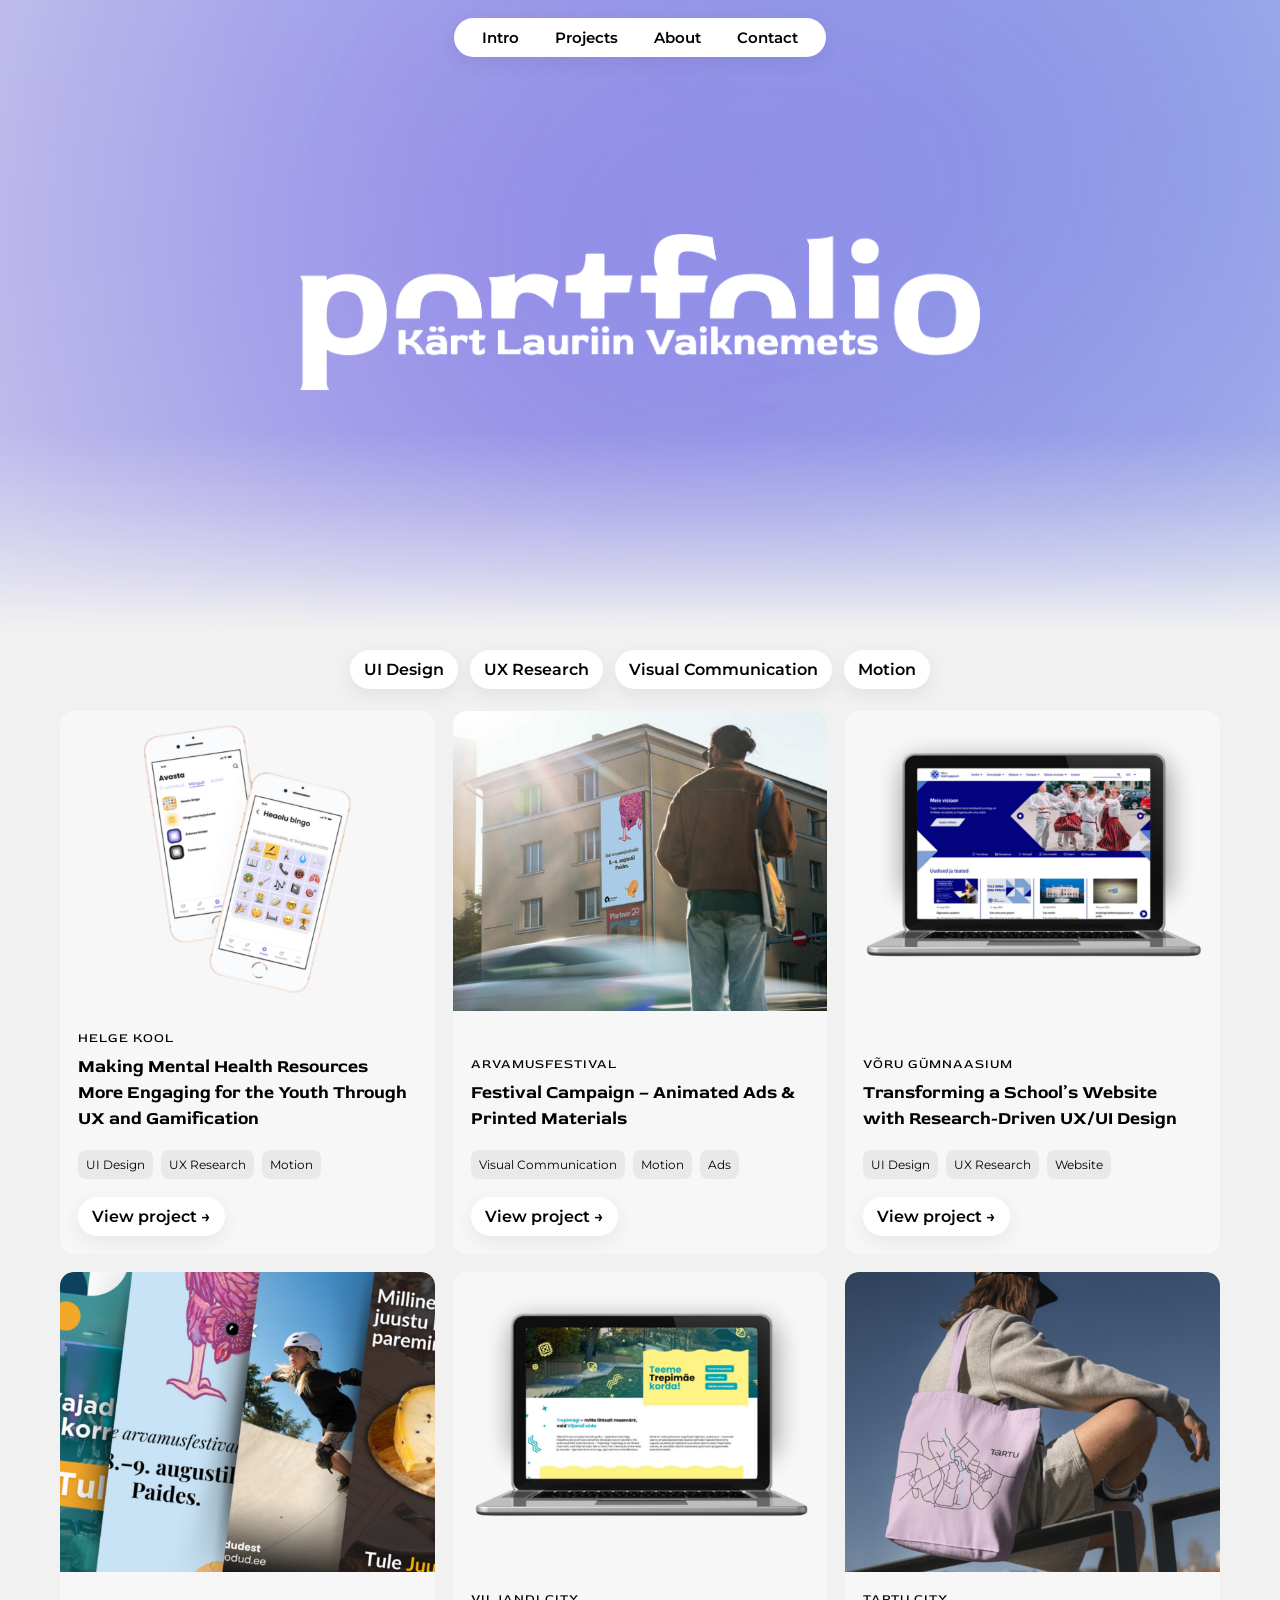
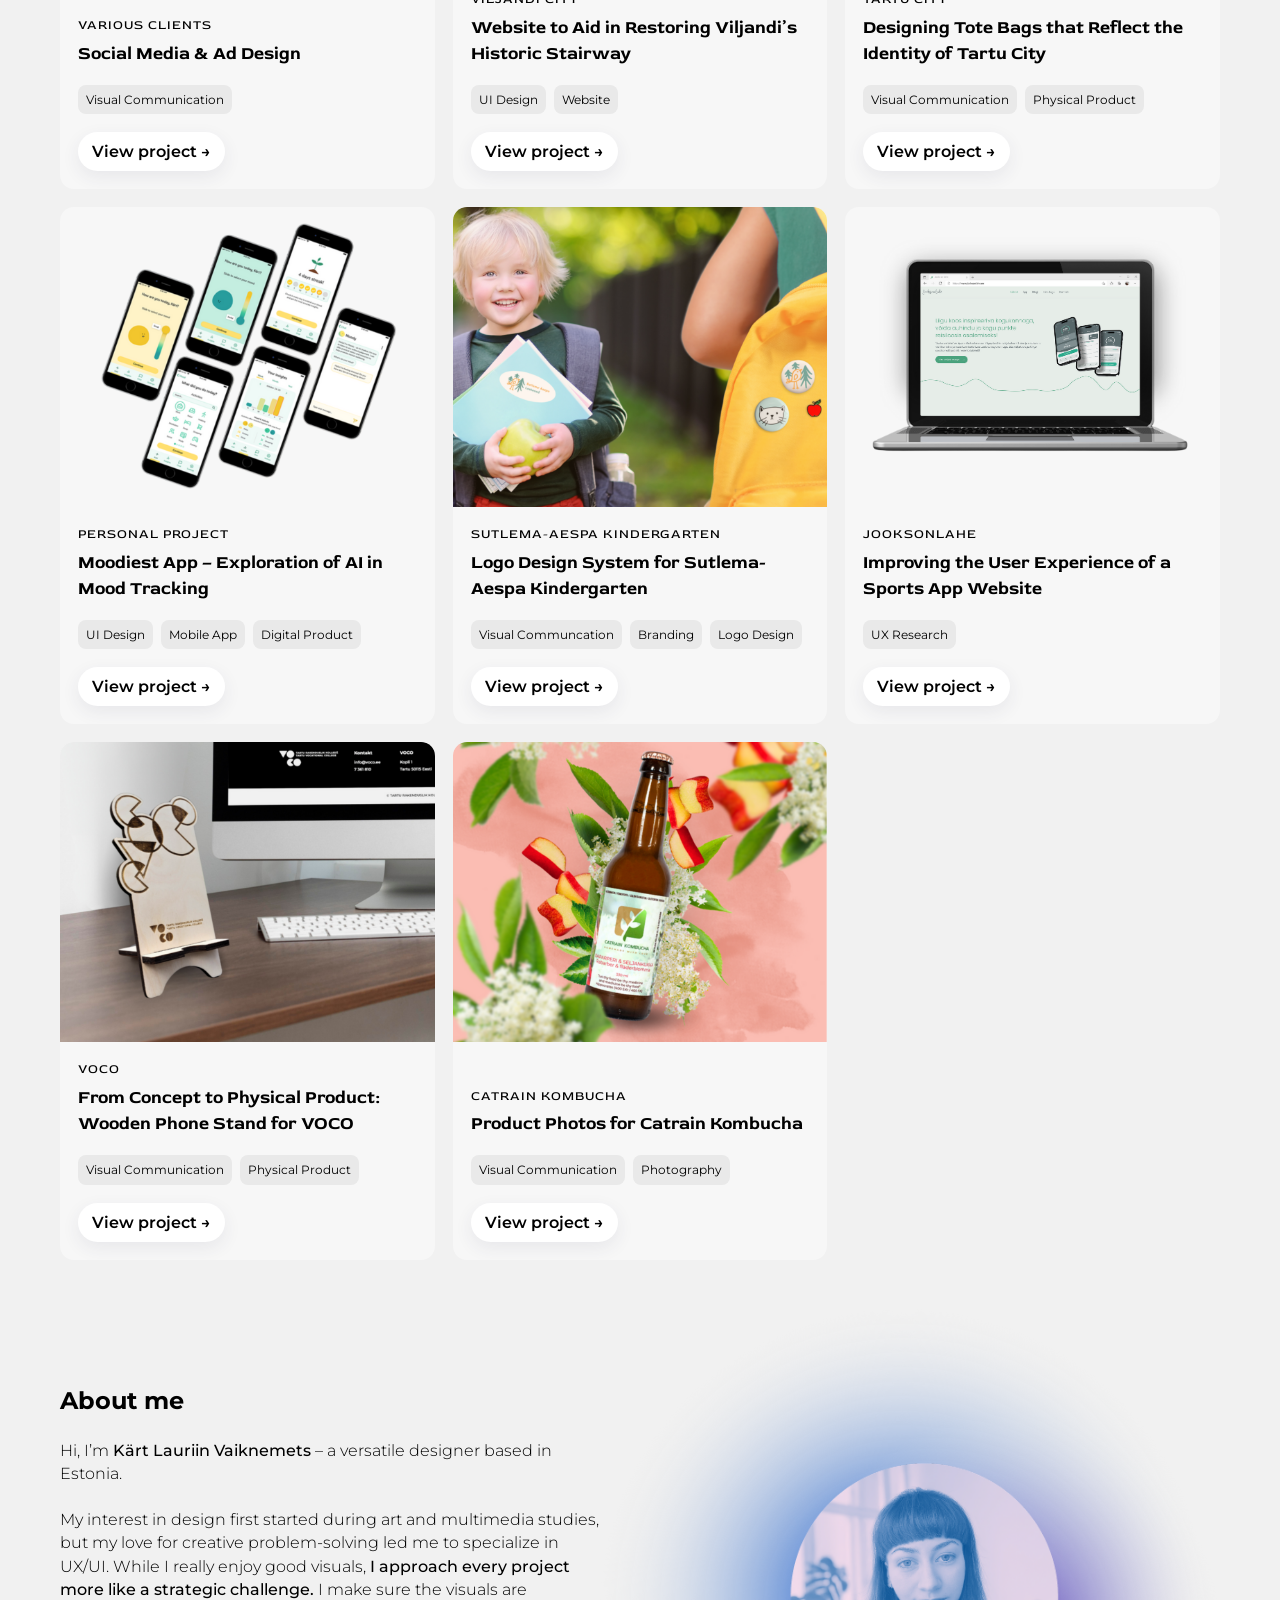
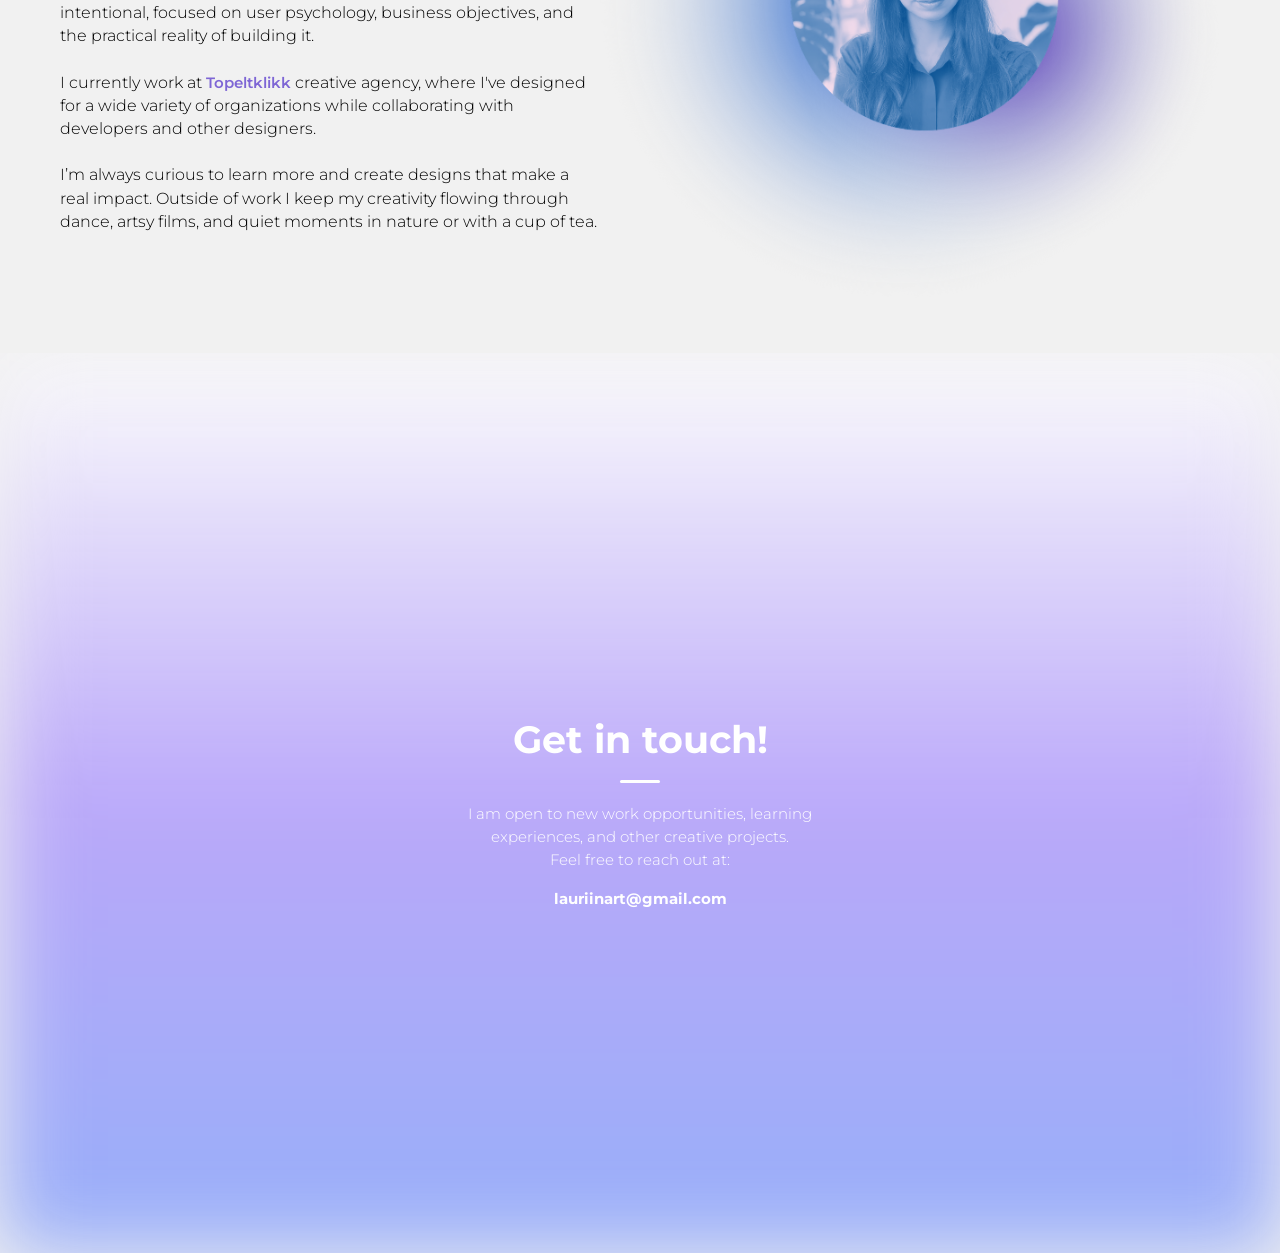
==== index.html @ 3a04c768 "First" ====
<!doctype html>
<html lang="en">

<head>
    <meta charset="utf-8" />
    <meta name="viewport" content="width=device-width,initial-scale=1" />
    <title>Designer Portfolio</title>
    <link rel="icon" type="image/x-icon" href="favicon.png">
    <link rel="stylesheet" href="styles.css" />
</head>

<body>

    <style>
        body {
            margin: 0;
            background: #F1F1F1;
        }

        .banner {
            position: relative;
            height: 70vh;
            display: flex;
            align-items: center;
            justify-content: center;
            overflow: hidden;
            background: #F1F1F1;
        }

        .banner-gradient {
            position: absolute;
            inset: -40%;
            pointer-events: none;
            background:
                radial-gradient(circle at var(--x1, 30%) var(--y1, 50%), rgba(126, 102, 213, 0.6) 0%, transparent 60%),
                radial-gradient(circle at var(--x2, 70%) var(--y2, 55%), rgba(75, 126, 211, 0.55) 0%, transparent 60%);
            filter: blur(90px) saturate(130%);
            transform: scale(1.5);
            mix-blend-mode: multiply;
            transition: background 0.15s linear;
        }
    </style>

    <script>
        const banner = document.getElementById('bannerGradient');
        function animate() {
            const t = Date.now() * 0.00025;
            const x1 = 30 + Math.sin(t) * 8;
            const y1 = 50 + Math.cos(t * 1.3) * 5;
            const x2 = 70 + Math.cos(t * 1.1) * 8;
            const y2 = 55 + Math.sin(t * 1.5) * 5;
            banner.style.setProperty('--x1', `${x1}%`);
            banner.style.setProperty('--y1', `${y1}%`);
            banner.style.setProperty('--x2', `${x2}%`);
            banner.style.setProperty('--y2', `${y2}%`);
            requestAnimationFrame(animate);
        }
        requestAnimationFrame(animate);
    </script>


    <!-- Floating centered sticky nav -->
    <nav class="top-nav" id="topNav" aria-label="Main navigation">
        <ul>
            <li><a href="#intro">Intro</a></li>
            <li><a href="#projects">Projects</a></li>
            <li><a href="#about">About</a></li>
            <li><a href="#contact">Contact</a></li>
        </ul>
    </nav>

    <!-- MAIN -->
    <main>
        <!-- Banner -->
        <header id="intro" class="banner">
            <div class="banner-gradient" id="bannerGradient"></div>
            <div class="banner-content">
                <div class="logo">
                    <img src="logo.png" alt="Logo" />
        </header>


        <!-- Filters -->
        <section class="filters-section" id="projects">
            <div class="filters-row" role="toolbar" aria-label="Project filters" id="filters">
                <!-- buttons injected by JS -->
            </div>

            <!-- Projects grid -->
            <div id="projectsGrid" class="projects-grid" aria-live="polite">
                <!-- cards injected by JS -->
            </div>
        </section>

        <!-- About -->
        <section id="about" class="about-section">
            <div class="about-inner">
                <div class="about-text">
                    <h2>About me</h2>
                    <p>Hi, I’m <b>Kärt Lauriin Vaiknemets</b> – a versatile designer based in Estonia.
                        <br><br>
                        My interest in design first started during art and multimedia studies, but my love for creative
                        problem-solving led me to specialize in UX/UI. While I really enjoy good visuals, <b>I approach
                            every project more like a strategic challenge.</b> I make sure the visuals are intentional,
                        focused on user psychology, business objectives, and the practical reality of building it.
                        <br><br>
                        I currently work at <a target="_blank" href=https://www.topeltklikk.ee />Topeltklikk</a>
                        creative
                        agency, where I've designed for a wide variety of
                        organizations while collaborating with developers and other designers.


                        <br><br>
                        I’m always curious to learn more and create designs that make a real impact. Outside of work I
                        keep my creativity flowing through dance, artsy films, and quiet moments in nature or with a cup
                        of tea.
                    </p>
                </div>
                <div class="about-image">
                    <img src="profile.png" alt="About image" />
                </div>
            </div>
        </section>

        <!-- Contact -->
        <!-- <section id="contact" class="contact-section">
            <div class="banner-gradient flipped" id="contactGradient"></div>
            <h2>Get in touch!</h2>
            <p>I am open to new work opportunities, learning experiences, and other creative projects.
                <br>Feel free to reach out at:
            </p>
            <p><a href="mailto:lauriinart@gmail.com">lauriinart@gmail.com</a></p>
        </section>
    </main> -->

        <section id="contact" class="contact-section">
            <div class="contact-gradient"></div>

            <div class="contact-content">
                <h2>Get in touch!</h2>
                <span class="underline"></span>

                <p>
                    I am open to new work opportunities, learning experiences,
                    and other creative projects. <br>Feel free to reach out at:
                </p>

                <p><a href="mailto:lauriinart@gmail.com">lauriinart@gmail.com</a></p>
            </div>
        </section>



        <script src="scripts.js" defer></script>
</body>

</html>
---- styles.css ----
@import url('https://fonts.googleapis.com/css2?family=Montserrat:wght@300;400;500&family=Red+Rose:wght@300;700&display=swap');

html {
    scroll-behavior: smooth;
    scroll-padding-top: 80px;
}

:root {
    --bg: #F1F1F1;
    --accent1: #7E66D5;
    --accent2: #4B7ED3;
    --text-dark: #000;
    --text-light: #fff;
    --radius: 14px;
    /* --card-pad: 18px; */
    --max-width: 1200px;
}

* {
    box-sizing: border-box
}

html,
body {
    height: 100%
}

body {
    margin: 0;
    font-family: 'Montserrat', Inter, ui-sans-serif, system-ui, -apple-system, "Segoe UI", Roboto, "Helvetica Neue", Arial, sans-serif;
    background: var(--bg);
    color: var(--text-dark);
    -webkit-font-smoothing: antialiased;
    -moz-osx-font-smoothing: grayscale;
    line-height: 1.45;
    font-weight: 300;
}

/* Typography refinements */
h3 {
    font-family: 'Red Rose', serif;
    font-size: 18px;
    font-weight: 700;
}

.card .client {
    font-family: 'Red Rose', serif;
    font-size: 0.8rem;
    font-weight: 400;
    text-transform: uppercase;
    letter-spacing: 1px;
}

p {
    font-family: 'Montserrat', sans-serif;
    font-weight: 300;
}

b {
    font-weight: 500;
}

a {
    font-family: 'Montserrat', sans-serif;
    font-weight: 600;
    text-decoration: none;
    color: #7E66D5;
    font-size: 0.95rem;
}

a:hover {
    color: var(--accent1);
    text-decoration: underline;
}

.btn,
.btn.primary {
    border: 0;
    padding: 10px 14px;
    border-radius: 999px;
    cursor: pointer;
    font-weight: 600;
    font-size: 0.9rem;
    background: rgb(255, 255, 255);
    outline: none;
    box-shadow: 0 6px 18px rgba(50, 50, 93, 0.08);
    transition:
        background 0.25s ease,
        transform 0.18s ease;
}

.link-btn {
    font-family: 'Montserrat', sans-serif;
    color: #000;
    font-weight: 600;
    font-size: 0.9rem;
    border: 0;
    padding: 10px 14px;
    border-radius: 999px;
    cursor: pointer;
    font-weight: 600;
    font-size: 1rem;
    background: rgb(255, 255, 255);
    outline: none;
    box-shadow: 0 6px 18px rgba(50, 50, 93, 0.08);
    transition:
        background 0.25s ease,
        transform 0.18s ease;
    display: inline-block;
}

.link-btn.selected {
    background: linear-gradient(90deg, var(--accent1), var(--accent2));
    color: var(--text-light);
    transform: translateY(-4px);
    box-shadow: 0 6px 18px rgba(50, 50, 93, 0.08);
    text-decoration: none;
}

.link-btn:hover {
    background: linear-gradient(90deg, var(--accent1), var(--accent2));
    color: var(--text-light);
    transform: translateY(-4px);
    box-shadow: 0 6px 18px rgba(50, 50, 93, 0.08);
    text-decoration: none;
}

.tag {
    font-family: 'Montserrat', sans-serif;
    font-weight: 400;
}

/* Floating centered sticky nav */
.top-nav {
    position: fixed;
    left: 50%;
    transform: translateX(-50%);
    top: 18px;
    z-index: 40;
    background: rgb(255, 255, 255);
    border-radius: 999px;
    padding: 8px 16px;
    box-shadow: 0 6px 18px rgba(50, 50, 93, 0.08);
}

.top-nav ul {
    display: flex;
    gap: 12px;
    list-style: none;
    margin: 0;
    padding: 0;
    align-items: center
}

.top-nav a {
    text-decoration: none;
    color: var(--text-dark);
    font-weight: 600;
    padding: 8px 12px;
    border-radius: 999px;
}

.top-nav a:hover {
    background: linear-gradient(90deg, var(--accent1), var(--accent2));
    color: var(--text-light)
}

/* Banner */
.banner {
    position: relative;
    height: 20vh;
    /* full viewport */
    min-height: 50px;
    /* ensure it’s tall on small screens */
    display: flex;
    align-items: center;
    justify-content: center;
    overflow: hidden;
    padding: 0 32px;
    /* horizontal padding only */
    box-sizing: border-box;
    background: #F1F1F1;
}


/* Dynamic purple/blue glow */
.banner-gradient {
    background:
        radial-gradient(circle at var(--x1, 30%) var(--y1, 50%), rgba(126, 102, 213, 0.75) 0%, transparent 50%),
        radial-gradient(circle at var(--x2, 70%) var(--y2, 55%), rgba(75, 126, 211, 0.75) 0%, transparent 50%);
    filter: blur(70px) saturate(130%);
    transform: scale(1.2);
    mix-blend-mode: multiply;
    position: absolute;
    inset: -20%;
    pointer-events: none;
    z-index: 0;
    transition: opacity 0.25s linear;
    will-change: background, transform;
}


.banner-content {
    position: relative;
    text-align: center;
    z-index: 2;
}

.banner::after {
    /* gradient fade into background */
    content: '';
    position: absolute;
    bottom: 0;
    left: 0;
    width: 100%;
    height: 200px;
    /* adjust fade height */
    pointer-events: none;
    background: linear-gradient(to bottom,
            rgba(241, 241, 241, 0) 0%,
            rgba(241, 241, 241, 0.3) 40%,
            rgba(241, 241, 241, 0.6) 70%,
            #F1F1F1 100%);


}


.logo {
    text-align: center;
    /* center container content */
}

.logo img {
    display: inline-block;
    /* so it respects width */
    width: 80%;
    /* fills 80% of container by default */
    max-width: 850px;
    /* prevents it from being too big on large screens */
    height: auto;
    /* maintain aspect ratio */
}

/* Optional: adjust on very small screens */
@media (max-width: 480px) {
    .logo img {
        width: 90%;
        /* larger relative size on small screens */
    }
}



.tagline {
    margin-top: 10px;
    font-weight: 500;
    opacity: .85
}

/* Filters */
.filters-section {
    max-width: var(--max-width);
    margin: 20px auto;
    padding: 0 20px;
}

.filters-row {
    display: flex;
    gap: 12px;
    flex-wrap: wrap;
    justify-content: center;
    margin-bottom: 22px;
}

.filter-btn {
    font-family: 'Montserrat', sans-serif;
    font-weight: 600;
    font-size: 0.9rem;
    border: 0;
    padding: 10px 14px;
    border-radius: 999px;
    cursor: pointer;
    font-weight: 600;
    font-size: 1rem;
    background: rgb(255, 255, 255);
    outline: none;
    box-shadow: 0 6px 18px rgba(50, 50, 93, 0.08);
    transition:
        background 0.25s ease,
        transform 0.18s ease;
}

.filter-btn.selected {
    background: linear-gradient(90deg, var(--accent1), var(--accent2));
    color: var(--text-light);
    transform: translateY(-4px);
    box-shadow: 0 6px 18px rgba(50, 50, 93, 0.08);
}

.filter-btn:hover {
    background: linear-gradient(90deg, var(--accent1), var(--accent2));
    color: var(--text-light);
    transform: translateY(-4px);
    box-shadow: 0 6px 18px rgba(50, 50, 93, 0.08);
}

.filter-btn-hover {
    background: linear-gradient(90deg, var(--accent1), var(--accent2));
    color: var(--text-light);
    transform: translateY(-4px);
    box-shadow: 0 6px 18px rgba(50, 50, 93, 0.08);
}

/* Projects grid and cards */
.projects-grid {
    display: grid;
    grid-template-columns: repeat(3, 1fr);
    gap: 18px;
    align-items: stretch;
}

@media (max-width:900px) {
    .projects-grid {
        grid-template-columns: repeat(2, 1fr)
    }
}

@media (max-width:620px) {
    .projects-grid {
        grid-template-columns: 1fr
    }
}

.card {
    position: relative;
    cursor: pointer;
    overflow: hidden;
    border-radius: var(--radius);
    /*border: 2px solid #ffffff; */
    background: rgba(255, 255, 255, 0.400);
    transition: transform 0.3s ease, box-shadow 0.3s ease;
    display: flex;
    flex-direction: column;
    justify-content: space-between;
    height: 100%;
    overflow: hidden;
}

.card:hover {
    transform: translateY(-6px);
    box-shadow: 0 10px 30px rgba(0, 0, 0, 0.12);
}

/* Trigger button hover when card is hovered */
.card:hover .btn.primary {
    background: linear-gradient(90deg, var(--accent1), var(--accent2));
    color: var(--text-light);
    border: 1.5px solid #ffffff;
}

/* default gradient layer (behind content) */
.card::before {
    content: "";
    position: absolute;
    inset: 0;
    background: linear-gradient(135deg, var(--hover-color, #7e66d5) 0%, transparent 40%);
    opacity: 0;
    transition: opacity 0.4s ease;
    z-index: 0;
    /* behind by default */
    pointer-events: none;
    /* overlay never blocks clicks */
}

.card:hover::before {
    opacity: 1;
}

/* ensure text and thumb stay above it */
.card * {
    position: relative;
    z-index: 1;
}

.card.overlay-gradient::before {
    z-index: 2;
    /* above content */
    opacity: 0;
    pointer-events: none;
}

.card.overlay-gradient:hover::before {
    opacity: 1;
}

/* ensure text stays visible */
.card.overlay-gradient h3,
.card.overlay-gradient p,
.card.overlay-gradient .btn,
.card.overlay-gradient .tag-list {
    position: relative;
    z-index: 3;
}


/* Optional subtle lift on hover 
.card:hover {
    transform: translateY(-4px);
} */


.card .thumb {
    border-radius: 12px 12px 0 0;
    height: 300px;
    background: center/cover no-repeat;
    flex-shrink: 0;
}

.card .client {
    color: rgb(0, 0, 0);
    text-transform: uppercase;
    letter-spacing: 1px;
    margin: 18px 18px 4px 18px;
    /* aligns nicely with logo/title */
}

.card h3 {
    margin: 6px 0 18px 0;
    padding-inline: 18px;
}

.card p {
    margin: 0;
    color: rgba(0, 0, 0, 0.7)
}

.card .tag-list {
    display: flex;
    gap: 8px;
    padding-inline: 18px;
    flex-wrap: wrap;
}

.card .tag {
    font-size: 12px;
    padding: 6px 8px;
    border-radius: 8px;
    background: rgba(0, 0, 0, 0.06);
}

.project-logo {
    display: block;
    max-width: 100px;
    /* adjust size */
    height: auto;
    margin: 8px 0 12px 18px;
    /* top, right, bottom, left */
    /* center above title */
}

/* card actions */
.card-actions {
    margin-top: auto;
    display: flex;
    justify-content: space-between;
    align-items: center;
    gap: 12px;
    padding: 18px;

}

.btn {
    padding: 8px 14px;
    border-radius: 999px;
    border: 0;
    font-weight: 500;
    cursor: pointer;
    text-decoration: none;
}

.btn.primary {
    color: var(--text-dark);
    text-decoration: none;
    border: 1.5px solid #000;
}

.btn.primary:hover {
    background: linear-gradient(90deg, var(--accent1), var(--accent2));
    color: var(--text-light);
    text-decoration: none;
    box-shadow: 0 8px 20px rgba(126, 102, 213, 0.12);
    border: 1.5px solid linear-gradient(90deg, var(--accent1), var(--accent2));
}

/* About section */
.about-section {
    max-width: var(--max-width);
    margin: 48px auto;
    padding: 0 20px;
}

.about-inner {
    display: flex;
    gap: 0px;
    align-items: center;
}

.about-text {
    flex: 1;
    margin-right: 0%;
}

.about-image img {
    width: 620px;
    height: auto;
}

/* Mobile stacking */
@media (max-width: 800px) {

    .about-inner {
        flex-direction: column;
        /* Stack image and text */
        gap: 24px;
        text-align: left;
        /* Optional — keeps text alignment normal */
    }

    .about-image img {
        width: 100%;
        /* Let image scale */
        max-width: 400px;
        /* Prevent it from becoming too huge */
        margin: 0 auto;
        /* Center it */
        display: block;
    }

    .about-text {
        margin-right: 0;
        text-align: left;
        /* Keep text aligned left (optional) */
    }
}

/* Contact Section */
.contact-section {
    position: relative;
    height: 100vh;
    /* full screen */
    display: flex;
    align-items: center;
    justify-content: center;
    /* pushes text inward like your example */
    overflow: hidden;
    color: white;
}

/* Gradient Background */
.contact-gradient {
    position: absolute;
    inset: 0;
    background: linear-gradient(to bottom,
            rgba(255, 255, 255, 0.7),
            rgba(150, 120, 255, 0.6),
            rgba(90, 130, 255, 0.6));
    filter: blur(40px);
    z-index: -1;
}

/* Content box */
.contact-content {
    max-width: 420px;
}

/* Title */
.contact-content h2 {
    font-size: 2.4rem;
    font-weight: 700;
    margin-bottom: 12px;
    text-align: center;
}

/* Small underline */
.underline {
    display: block;
    width: 40px;
    height: 3px;
    background: white;
    margin-bottom: 20px;
    border-radius: 2px;
    margin-left: auto;
    margin-right: auto;
}

/* Text */
.contact-content p {
    line-height: 1.5;
    margin-bottom: 16px;
    font-size: 0.95rem;
    text-align: center;
}

/* Email link */
.contact-content a {
    color: white;
    font-weight: 700;
    text-decoration: none;
}




/* --- Project Page Layout --- */
.project-page {
    display: flex;
    min-height: 100vh;
    background: #f1f1f1;
}

/* Left section (fixed/sticky on desktop) */
.project-left {
    width: 35%;
    max-width: 480px;
    background: #fff;
    padding: 48px;
    position: fixed;
    top: 0;
    left: 0;
    bottom: 0;
    height: 100vh;
    box-shadow: 4px 0 20px rgba(0, 0, 0, 0.05);
    overflow-y: auto;
    z-index: 1;
}

.project-left::before {
    content: "";
    position: absolute;
    inset: 0;
    background: linear-gradient(150deg, var(--hover-color, #7e66d5) 0%, transparent 15%);
    opacity: 0.65;
    pointer-events: none;
    z-index: 0;
}

.project-left .project-cover {
    display: none;
    width: 100%;
    border-radius: 12px;
    margin-bottom: 24px;
}

.project-left .client {
    font-family: 'Red Rose', serif;
    font-weight: 300;
    text-transform: uppercase;
    letter-spacing: 0.05em;
    margin-bottom: 8px;
    font-size: 1rem;
}

.project-left .title {
    font-family: 'Red Rose', serif;
    font-weight: 700;
    font-size: 1.6rem;
    margin-bottom: 16px;
    margin-top: 4px;
}

.project-left .desc {
    font-family: 'Montserrat', sans-serif;
    font-weight: 300;
    margin-bottom: 16px;
    line-height: 1.5;
}

.project-left .tag-list {
    display: flex;
    flex-wrap: wrap;
    gap: 8px;
}

.project-left .tag {
    font-family: 'Montserrat', sans-serif;
    font-weight: 300;
    background: rgba(0, 0, 0, 0.08);
    border-radius: 8px;
    padding: 4px 8px;
    font-size: 0.8rem;
}

/* Scrollable links to project sections */
.section-links {
    margin-top: 40px;
    display: flex;
    flex-direction: column;
    gap: 8px;
    padding-top: 20px;
    border-top: 1px solid rgba(0, 0, 0, 0.1);
}

.section-links a {
    font-family: 'Montserrat', sans-serif;
    font-weight: 600;
    text-decoration: none;
    color: rgb(0, 0, 0);
    font-size: 0.95rem;
    transition: color 0.2s ease, transform 0.2s ease;
}

.section-links a:hover {
    color: var(--accent1);
    transform: translateX(4px);
}

.section-links a.active {
    color: var(--accent1);
    font-weight: 600;
    transform: translateX(4px);
}

/* Right section (scrollable content) */
.project-right {
    flex: 1;
    padding: 60px 80px;
    overflow-y: auto;
    margin-left: 35%;
}

.project-right h2,
.project-right h3 {
    font-family: 'Red Rose', serif;
    font-weight: 700;
}

.project-right p {
    font-family: 'Montserrat', sans-serif;
    font-weight: 300;
    line-height: 1.6;
    color: rgba(0, 0, 0, 0.8);
    margin-bottom: 18px;
}

.project-right img {
    width: 100%;
    border-radius: 12px;
    margin: 24px 0;
}

/* Remove extra margin from grid images */
.col-2-gallery {
    display: grid;
    grid-template-columns: repeat(2, 1fr);
    gap: 16px;
    margin: 16px 0;
    align-items: center;
    /* keeps mixed content aligned nicely */
}

.col-2-gallery img,
.col-2-gallery video,
.col-2-gallery p,
.col-2-gallery div {
    width: 100%;
    height: auto;
    border: none;
    margin: 0;
    display: block;
    outline: none;
    background: transparent;
}

video {
    display: block;
    border: none;
    outline: none;
    background: transparent;
    /* or match parent bg */
}


.col-3-gallery {
    display: grid;
    grid-template-columns: repeat(3, 1fr);
    gap: 16px;
    margin: 16px 0;
}

.col-3-gallery img {
    margin: 0;
}

.col-3-gallery video {
    width: 100%;
    display: block;
    margin-bottom: 1em;
    height: auto;
    border-radius: 12px;
    /* preserves aspect ratio */
}

.white-space {
    margin-left: 60px;
    margin-right: 60px;
}




/* Project feedback section */
.feedback {
    background-color: #ffffff;
    padding: 48px;
    box-shadow: 4px 0 20px rgba(0, 0, 0, 0.05);
    padding: 18px;
    border-radius: var(--radius);
}

/* Stack images on smaller screens */
@media (max-width: 700px) {
    .col-2-gallery {
        grid-template-columns: 1fr;
    }
}


/* --- Responsive layout --- */
@media (max-width: 880px) {
    .project-page {
        flex-direction: column;
        min-height: auto;
    }

    .project-left {
        position: relative;
        width: 100%;
        max-width: none;
        height: auto;
        box-shadow: none;
        border-bottom: 1px solid rgba(0, 0, 0, 0.08);
        padding: 32px 24px;
        overflow-y: visible;
    }

    .project-right {
        margin-left: 0;
        padding: 32px 24px;
        overflow-y: visible;
    }
}


/* small helpers */
.center {
    display: flex;
    align-items: center;
    justify-content: center
}

.kicker {
    font-size: 12px;
    color: rgba(0, 0, 0, 0.5);
    text-transform: uppercase;
    letter-spacing: 1px;
    display: none;
}

/* focus states */
a:focus,
button:focus {
    outline: 3px solid rgba(126, 102, 213, 0.12);
    outline-offset: 3px
}

/* responsive tweaks for hero text */
@media (max-width:540px) {
    .logo {
        font-size: 36px
    }

    .banner {
        height: 44vh;
        min-height: 300px
    }

    .top-nav {
        top: 10px
    }
}
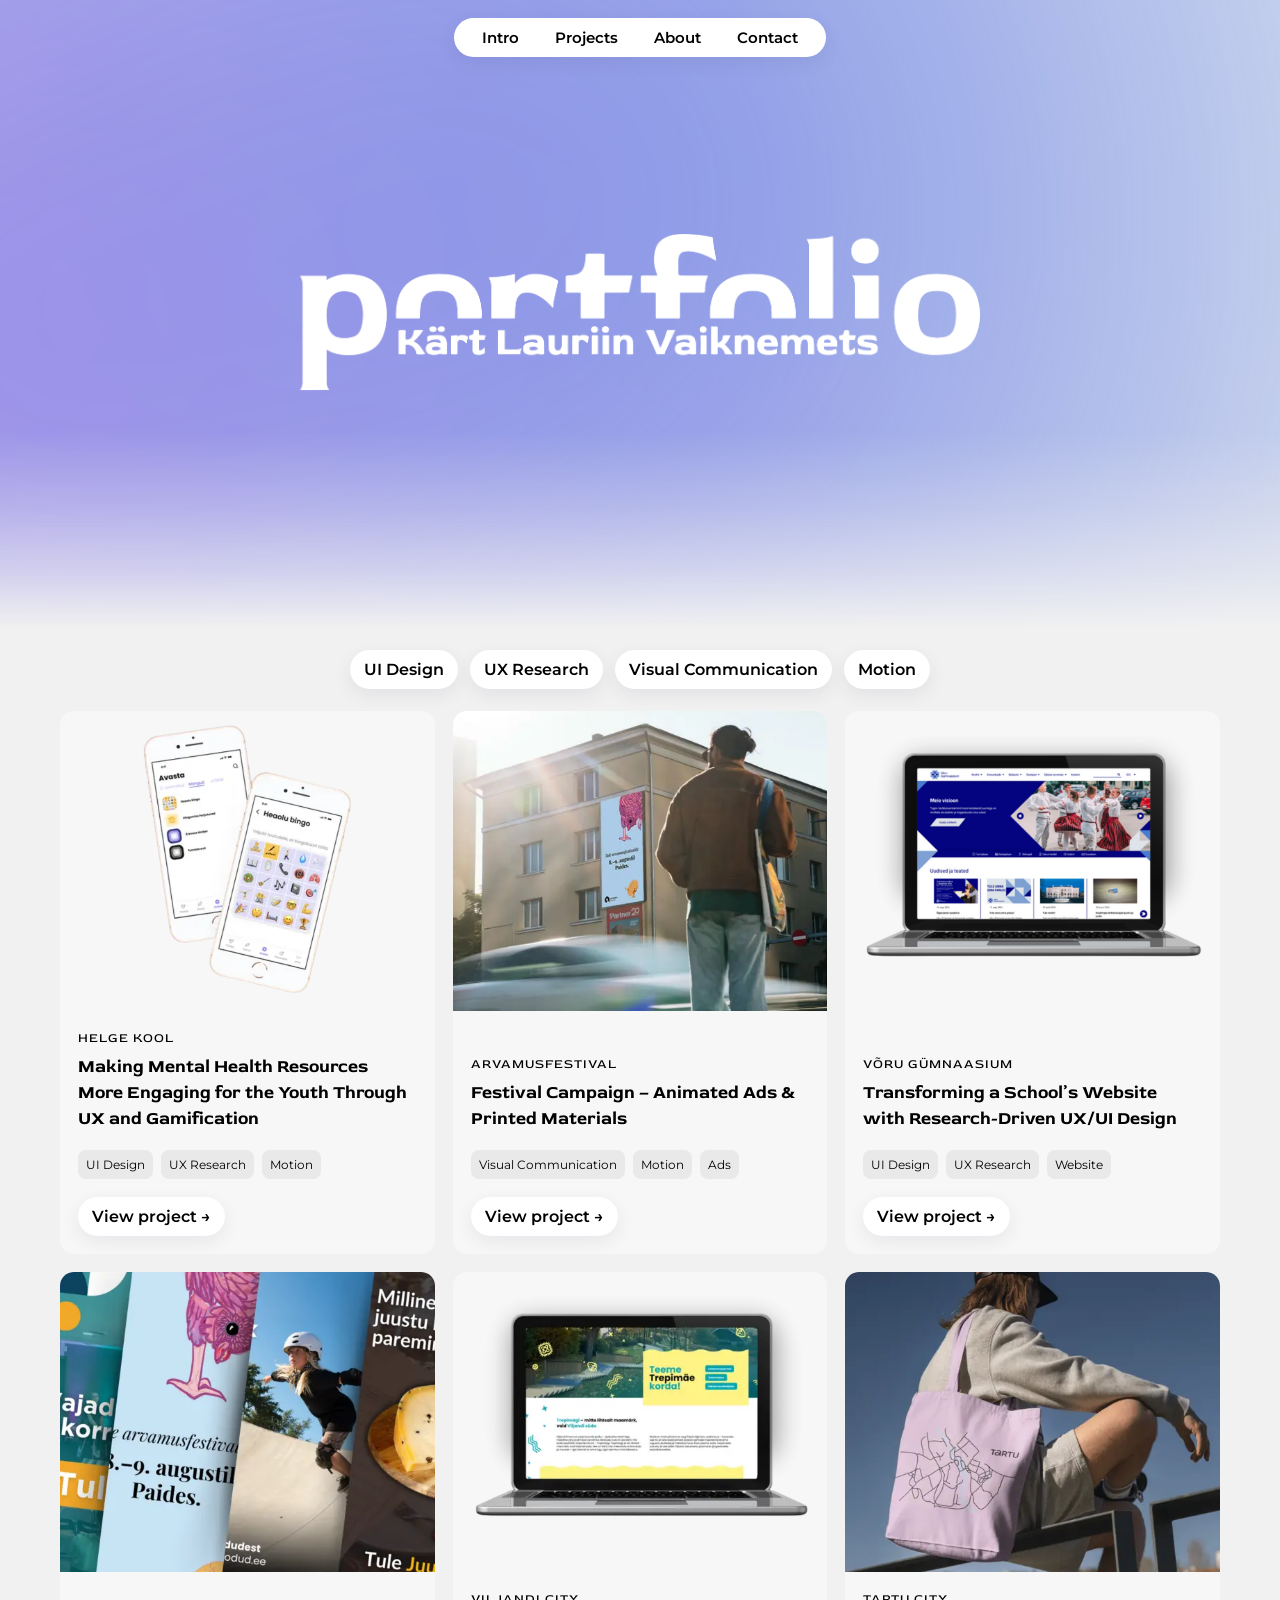
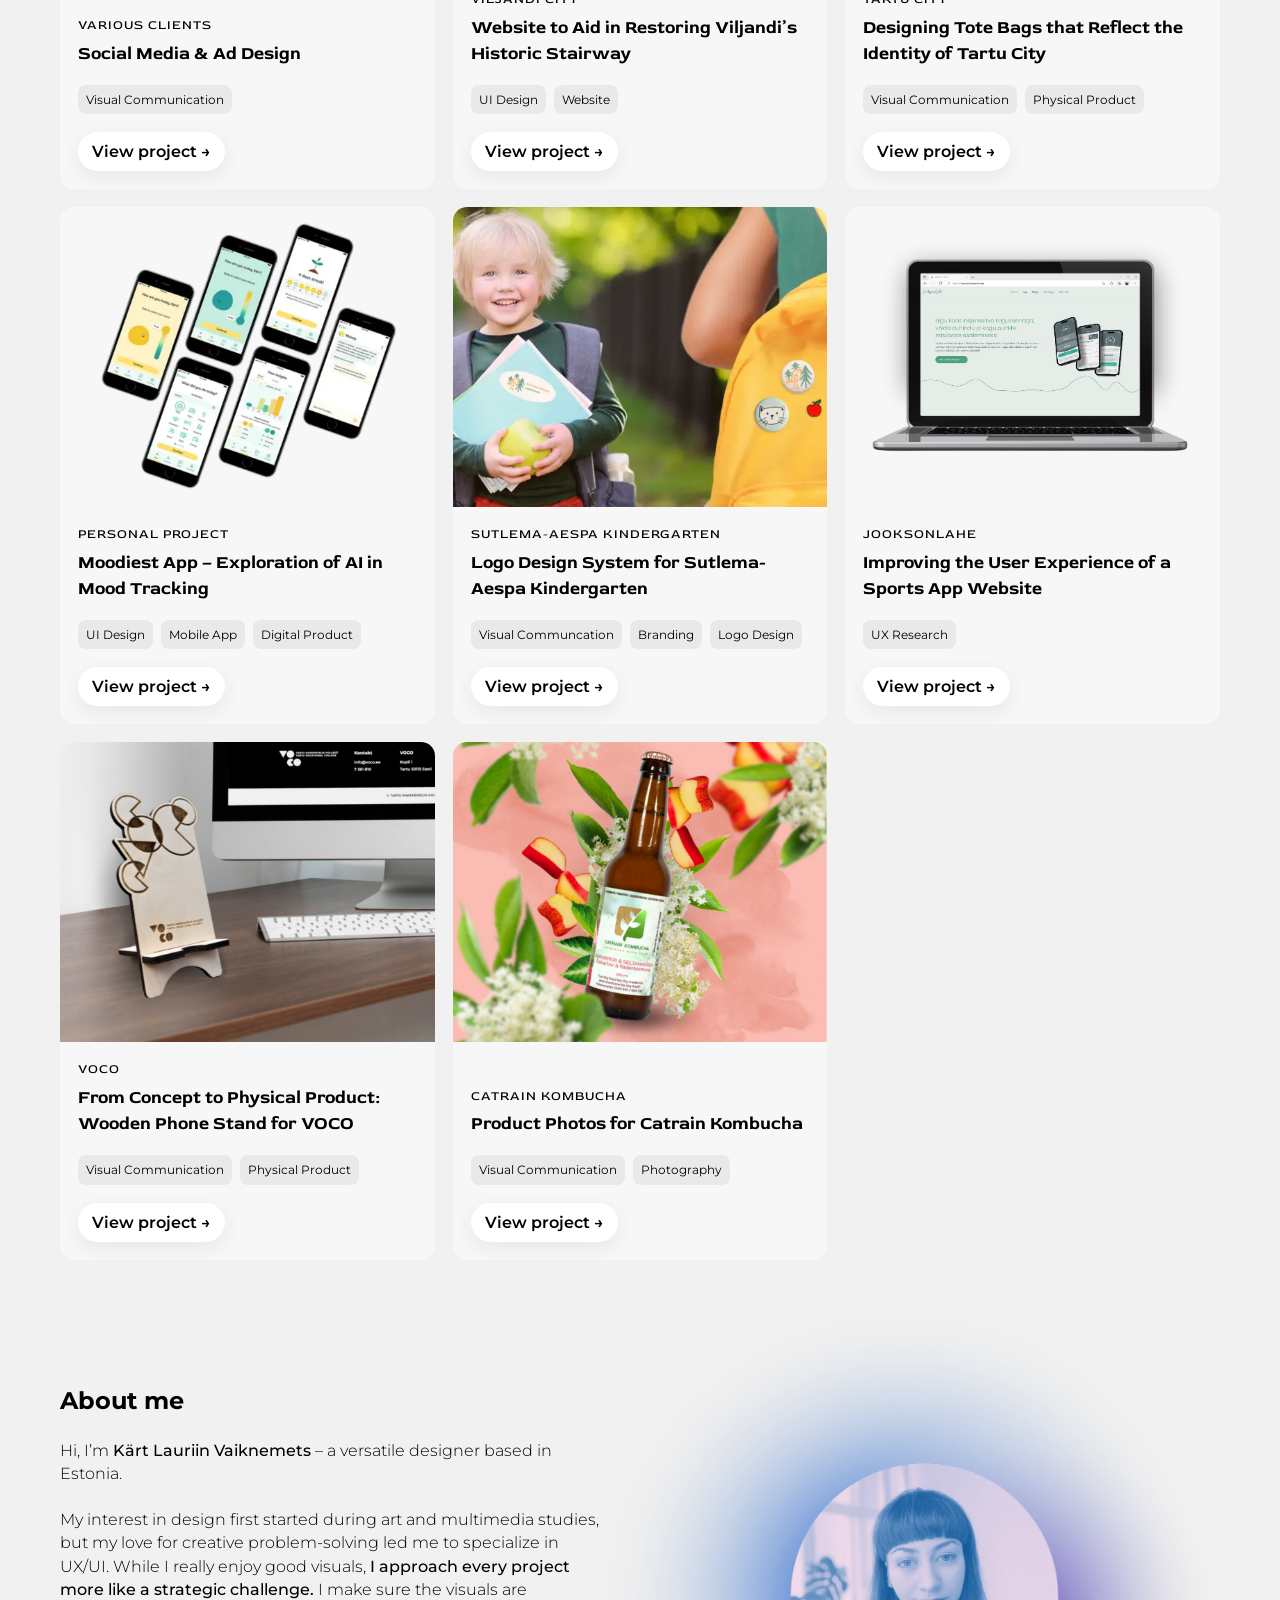
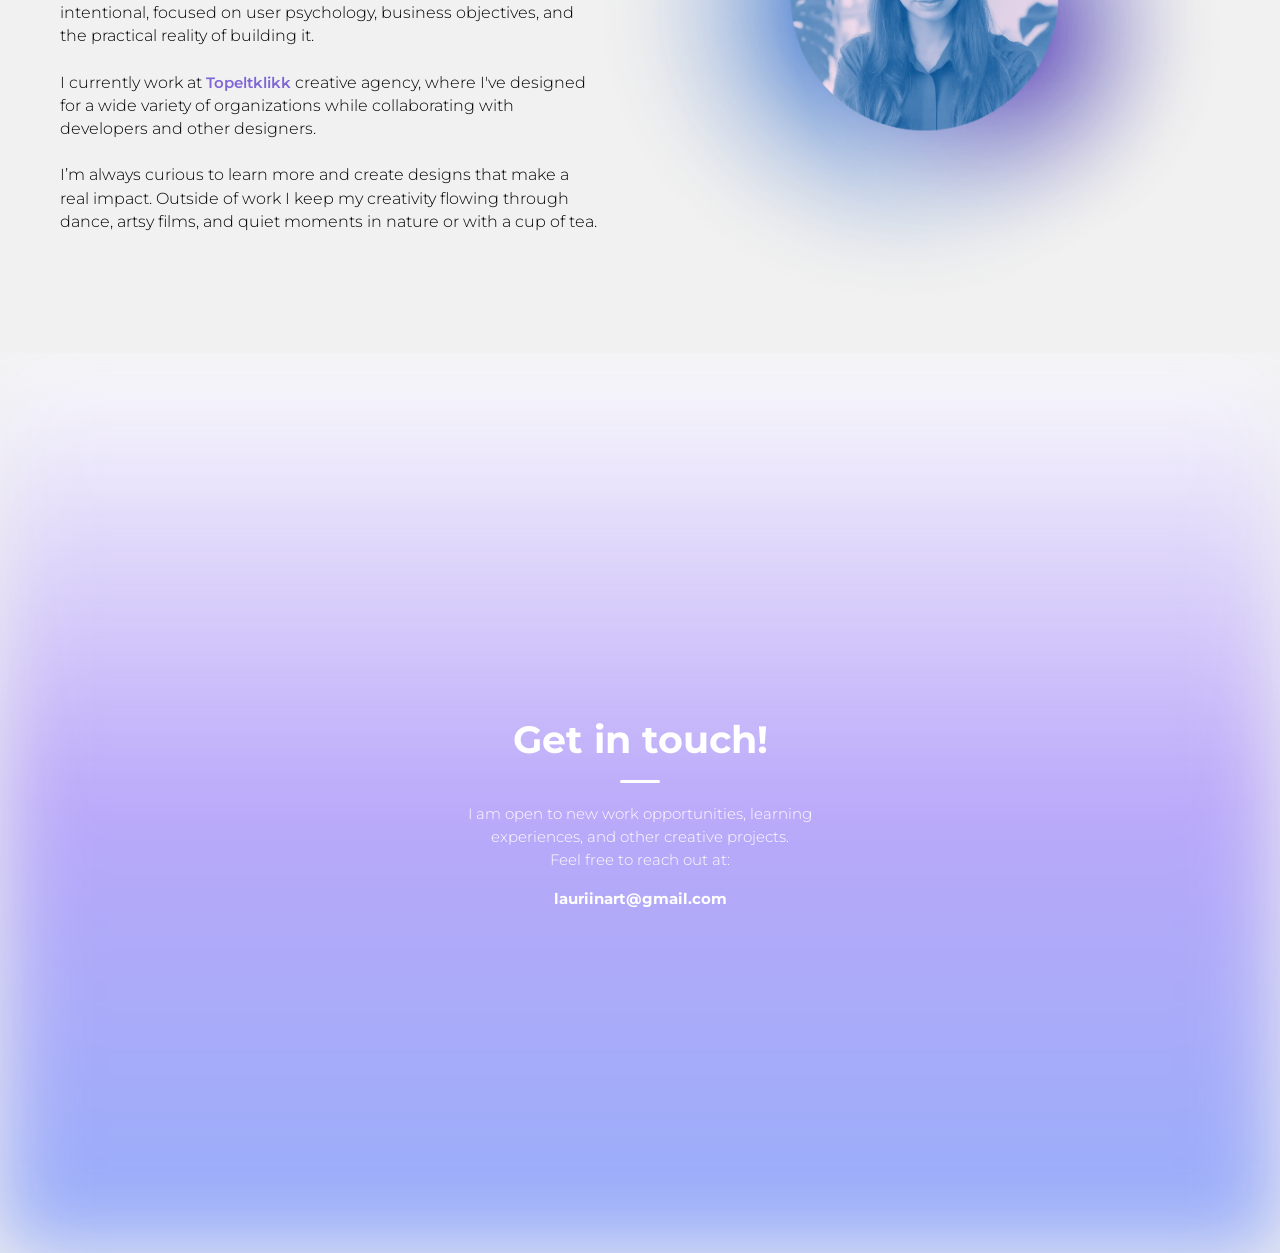
==== commit 1d9f2215: "changed images to webp" ====
--- a/index.html
+++ b/index.html
@@ -117,7 +117,7 @@
                     </p>
                 </div>
                 <div class="about-image">
-                    <img src="profile.png" alt="About image" />
+                    <img src="profile.webp" alt="About image" />
                 </div>
             </div>
         </section>
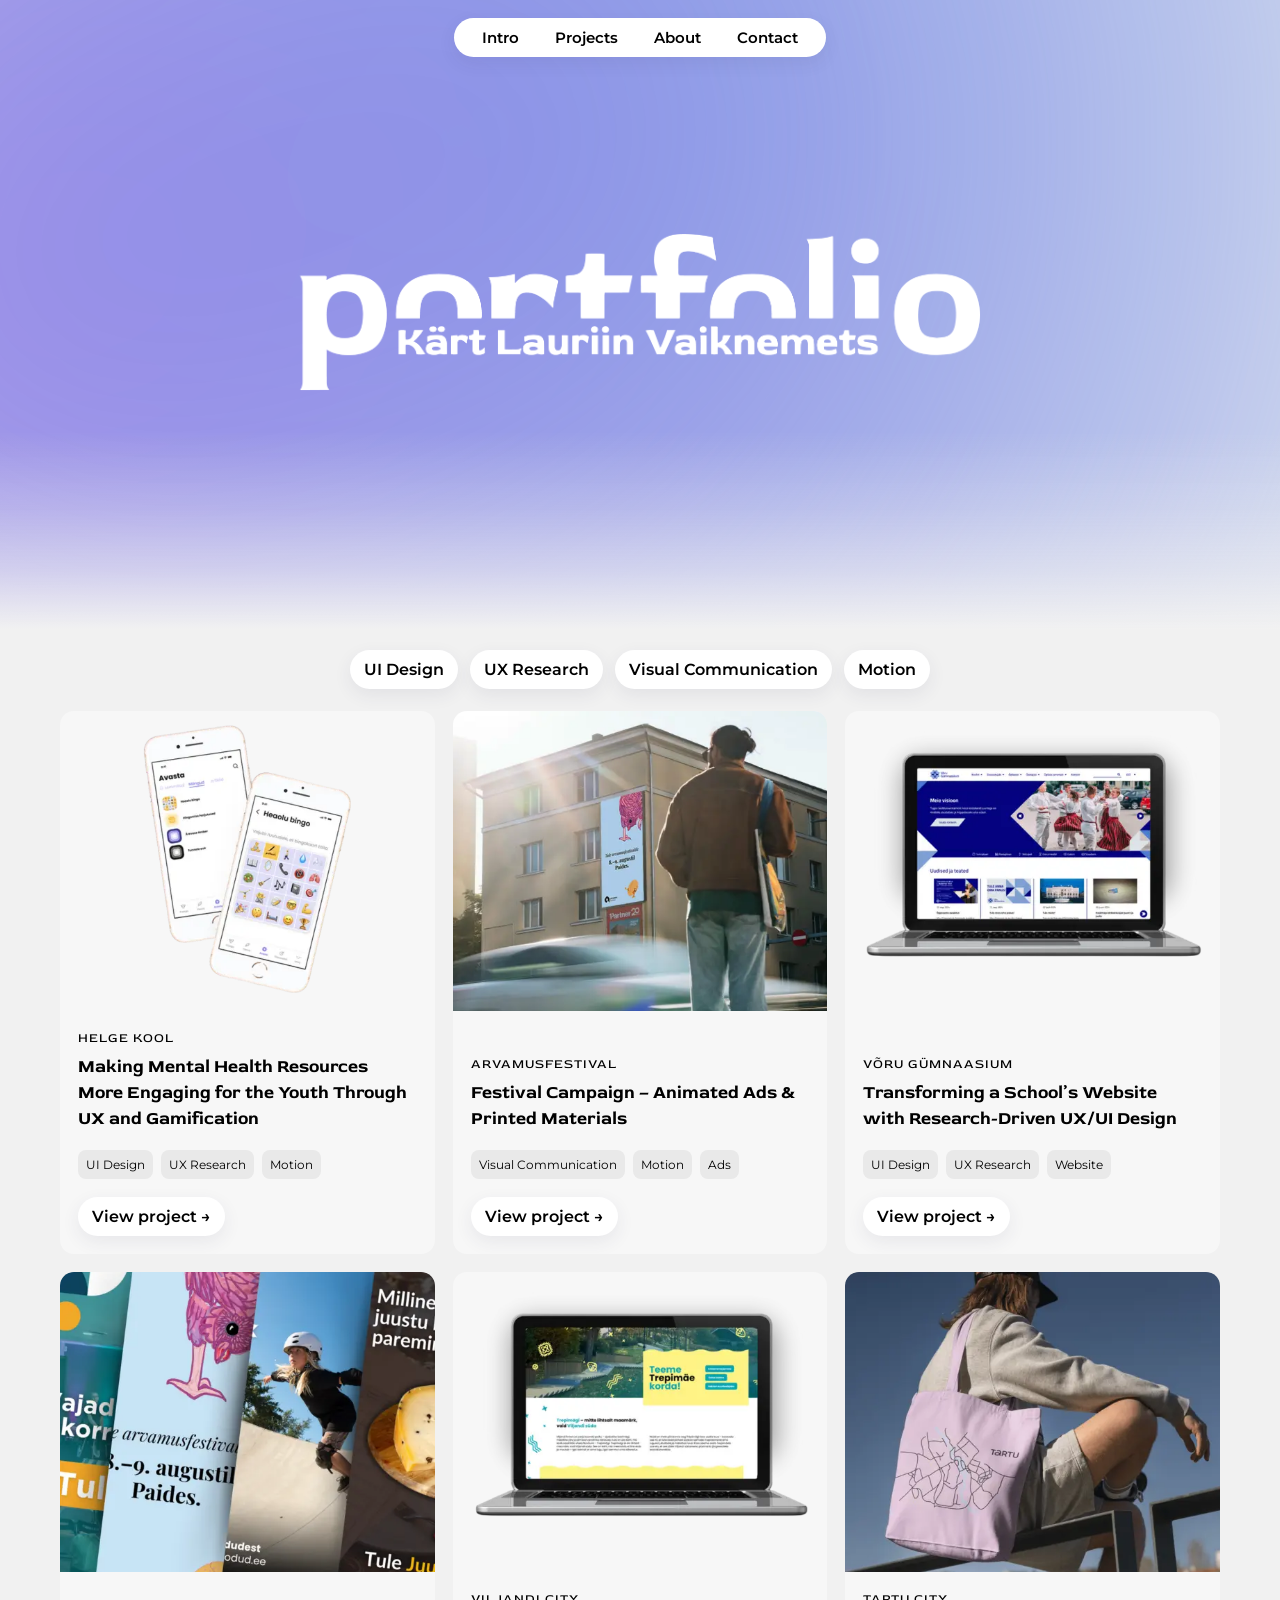
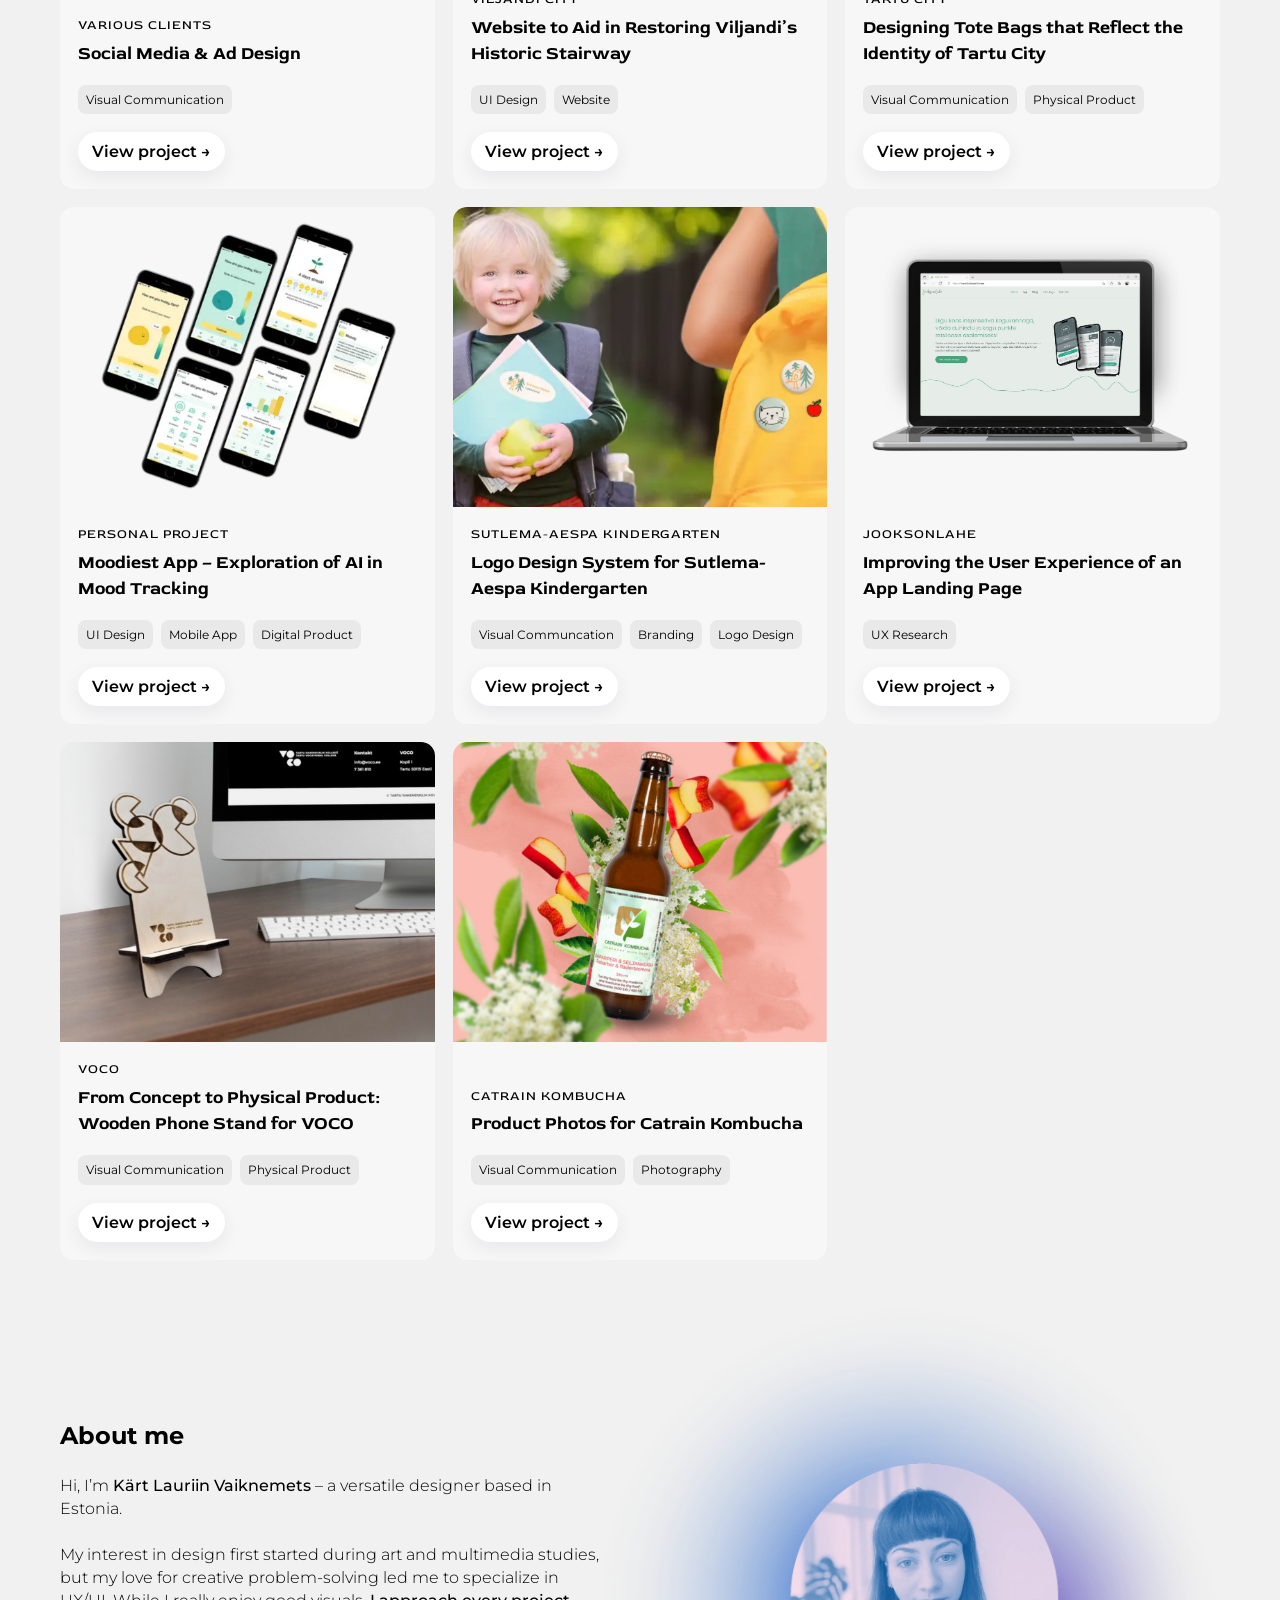
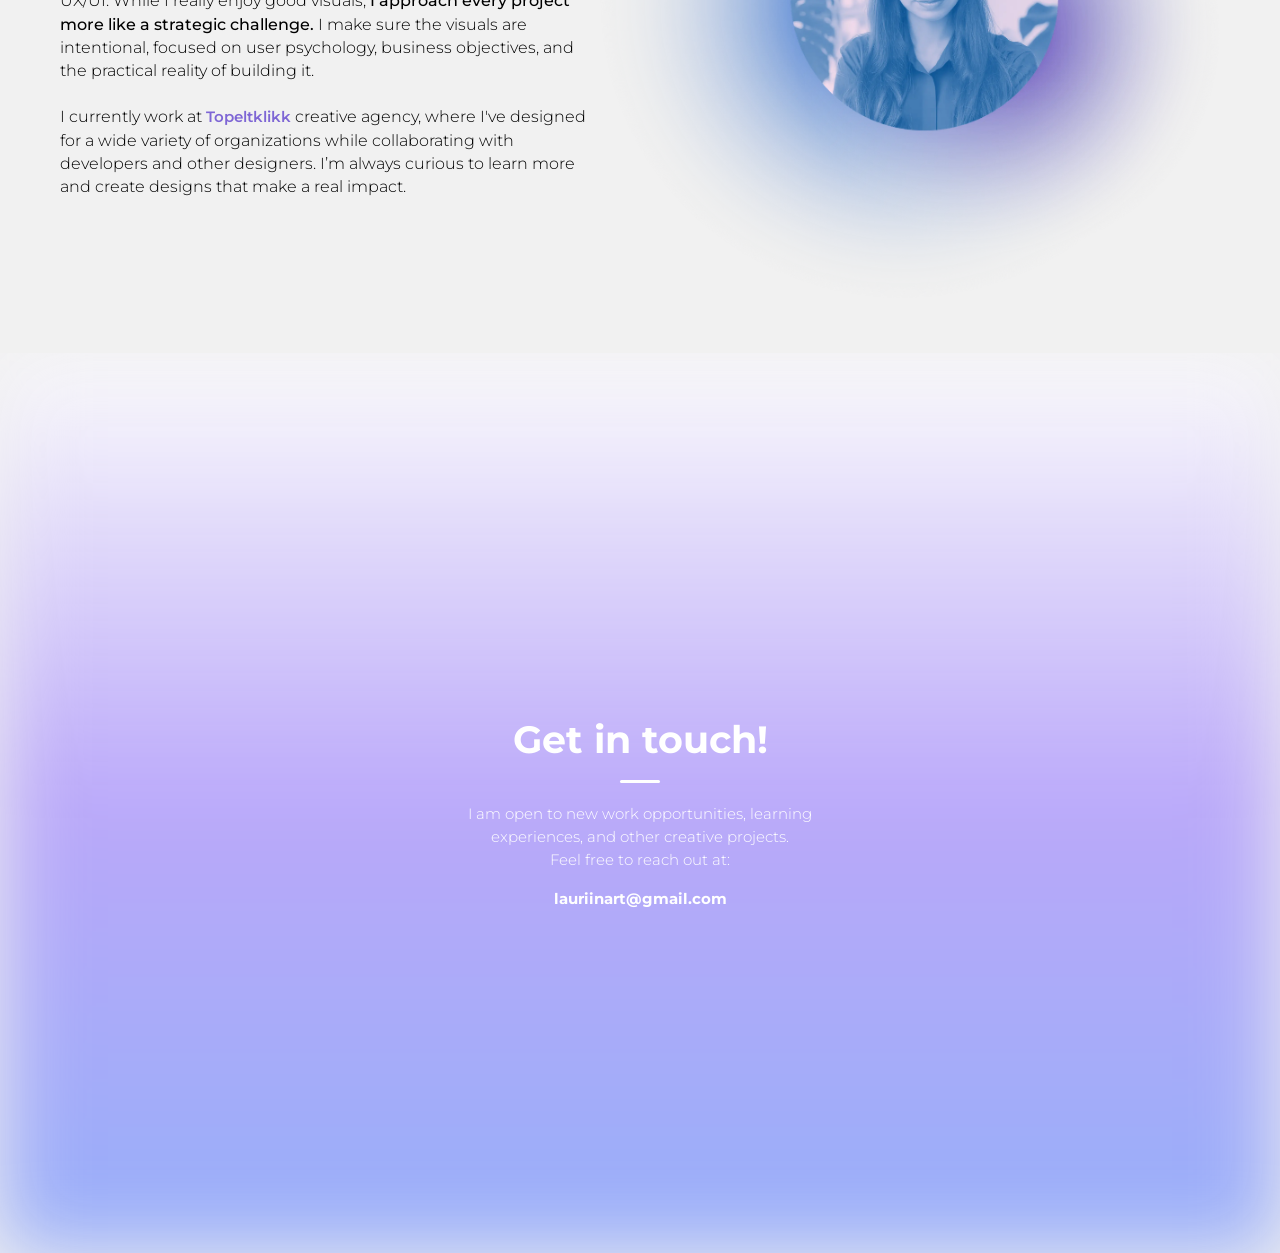
==== commit 60571194: "updated images, adjusted text" ====
--- a/index.html
+++ b/index.html
@@ -105,15 +105,9 @@
                         focused on user psychology, business objectives, and the practical reality of building it.
                         <br><br>
                         I currently work at <a target="_blank" href=https://www.topeltklikk.ee />Topeltklikk</a>
-                        creative
-                        agency, where I've designed for a wide variety of
-                        organizations while collaborating with developers and other designers.
-
-
-                        <br><br>
-                        I’m always curious to learn more and create designs that make a real impact. Outside of work I
-                        keep my creativity flowing through dance, artsy films, and quiet moments in nature or with a cup
-                        of tea.
+                        creative agency, where I've designed for a wide variety of
+                        organizations while collaborating with developers and other designers. I’m always curious to
+                        learn more and create designs that make a real impact.
                     </p>
                 </div>
                 <div class="about-image">
